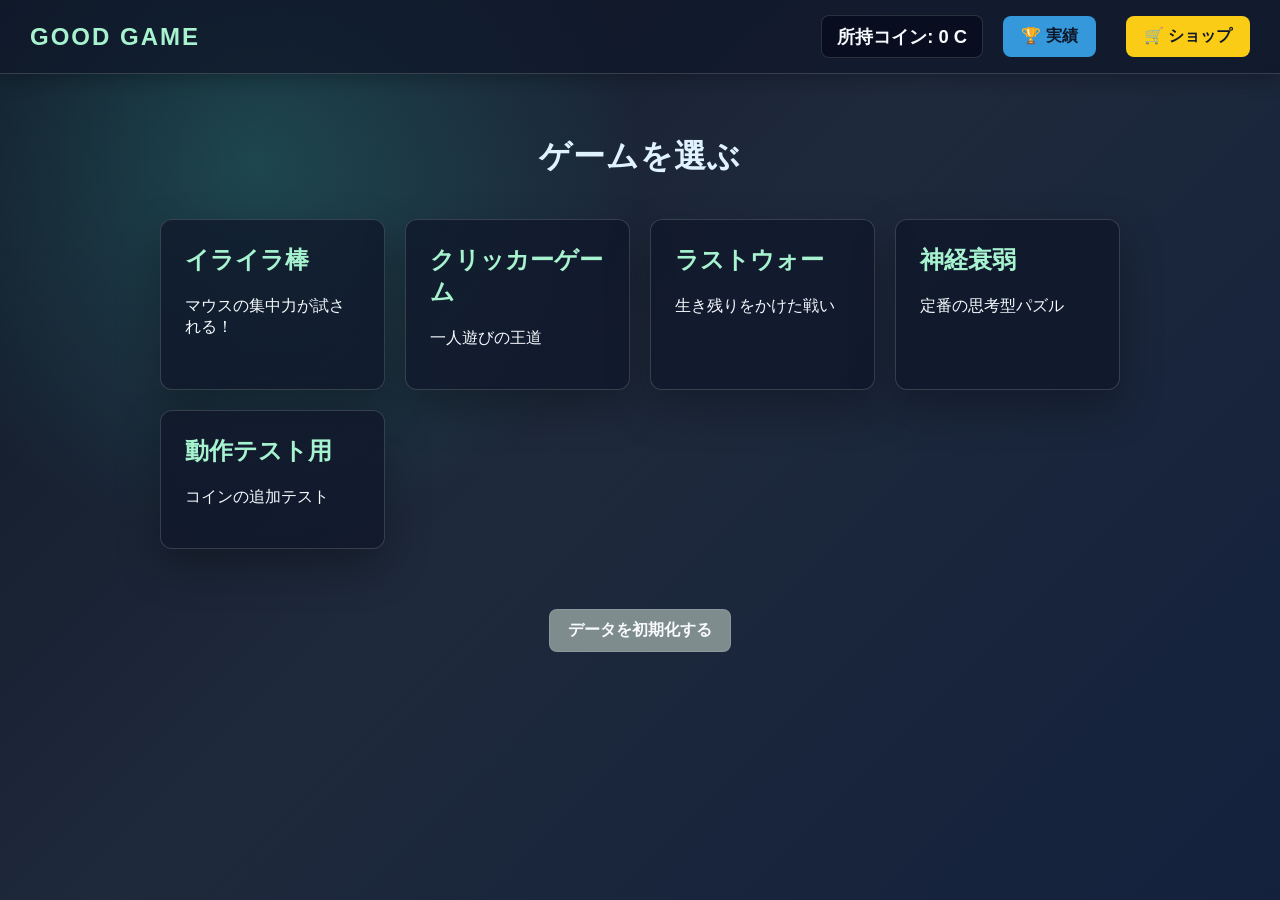
==== index.html @ 3ca96f84 "Merge branch 'marge_test' into イライラ" ====
<!DOCTYPE html>
<html lang="ja">
<head>
  <meta charset="UTF-8">
  <title>GOOD GAME - ホーム</title>
  <link rel="stylesheet" href="./common/main.css">
</head>
<body>

    <!-- 上部のナビゲーションバー -->
      <header class="navbar">
        <div class="logo">GOOD GAME</div>
        <div class="nav-right">
          <div class="coin-display">所持コイン: <span id="ui-coin">0</span> C</div>
          
          <!-- ★追加：実績ボタン -->
          <a href="./common/achievements/index.html" class="btn shop-btn" style="background-color: #3498db; margin-right: 10px;">🏆 実績</a>
          
          <a href="./common/shop/index.html" class="btn shop-btn">🛒 ショップ</a>
        </div>
      </header>

  <main class="container">
    <h1 class="page-title">ゲームを選ぶ</h1>
    <!--
    <div id="secret-message" style="display: none; background: #ffeaa7; padding: 15px; text-align: center; border-radius: 8px; margin-bottom: 20px; font-weight: bold; color: #d35400;">
      🎉 テスト用メッセージの購入ありがとうございます！この文字は購入者限定です！
    </div>
    -->
    
    <div class="game-grid">
      <a href="./イライラ棒/index.html" class="game-card">
        <h2>イライラ棒</h2>
        <p>マウスの集中力が試される！</p>
      </a>
      
      <a href="./マインスイーパー/index.html" class="game-card">
        <h2>クリッカーゲーム</h2>
        <p>一人遊びの王道</p>

      </a>
      
      <a href="./ラストウォー/index.html" class="game-card">
        <h2>ラストウォー</h2>
        <p>生き残りをかけた戦い</p>
      </a>
      
      <a href="./ソリティア/index.html" class="game-card">
        <h2>神経衰弱</h2>
        <p>定番の思考型パズル</p>
      </a>
      
      
      <a href="./test/index.html" class="game-card">
        <h2>動作テスト用</h2>
        <p>コインの追加テスト</p>
      </a>
      
    
    </div>

    <div style="text-align: center; margin-top: 60px;">
      <button id="btn-trigger-reset" class="btn back-btn" style="background-color: #7f8c8d;">データを初期化する</button>
    </div>

  </main>

  <div id="reset-modal" class="modal-overlay" style="display: none;">
    <div class="modal-content">
      <h2 id="modal-title">⚠️ 警告</h2>
      <p id="modal-text">すべてのデータ（所持コイン、購入したアイテム）を消去します。本当によろしいですか？</p>
      <div class="modal-buttons">
        <button id="btn-cancel-reset" class="btn back-btn">やめる</button>
        <button id="btn-next-reset" class="btn danger-btn">はい、消去します</button>
      </div>
    </div>
  </div>

  <script src="../master_data.js"></script>
  <script src="./common/main.js"></script>
  <script src="./common/reset.js"></script>
  <script src="./common/home.js"></script>

</body>
</html>
---- common/main.css ----
/* =========================================
   アプリ全体の基本設定
   ========================================= */
* {
  box-sizing: border-box;
}

body {
  margin: 0;
  font-family: "Hiragino Kaku Gothic ProN", "Yu Gothic", Meiryo, sans-serif;
  color: #f7fbff;
  /* 参考CSSと同じ、サイバー調のグラデーション背景 */
  background:
    radial-gradient(circle at 20% 18%, rgba(55, 210, 190, 0.22), transparent 24rem),
    linear-gradient(135deg, #111827 0%, #1e293b 46%, #14213d 100%);
  min-height: 100vh;
}

a {
  text-decoration: none;
  color: inherit;
}

/* =========================================
   ヘッダー（ナビゲーションバー）
   ========================================= */
.navbar {
  display: flex;
  justify-content: space-between;
  align-items: center;
  /* 少し透けるダークパネル */
  background: rgba(15, 23, 42, 0.76);
  border-bottom: 1px solid rgba(255, 255, 255, 0.16);
  padding: 15px 30px;
  box-shadow: 0 4px 20px rgba(0, 0, 0, 0.28);
}

.logo {
  font-size: 24px;
  font-weight: 900;
  letter-spacing: 2px;
  color: #a7f3d0; /* アクセントのミントグリーン */
}

.nav-right {
  display: flex;
  align-items: center;
  gap: 20px;
}

.coin-display {
  font-weight: 800;
  font-size: 1.15rem;
  background: rgba(2, 6, 23, 0.58);
  border: 1px solid rgba(255, 255, 255, 0.14);
  padding: 8px 15px;
  border-radius: 8px;
}

/* =========================================
   ボタンの共通デザイン
   ========================================= */
.btn {
  display: inline-block;
  border: 0;
  border-radius: 8px;
  padding: 10px 18px;
  font: inherit;
  font-weight: 700;
  cursor: pointer;
  text-align: center;
  transition: transform 0.16s ease, background 0.16s ease, box-shadow 0.16s ease;
}

.btn:hover:not(:disabled) {
  transform: translateY(-2px);
}

/* 各種ボタンのカラーリング */
.shop-btn {
  background: #facc15;
  color: #0f172a;
}
.shop-btn:hover { background: #fde047; }

.back-btn {
  background: #334155;
  color: #f8fafc;
  border: 1px solid rgba(255, 255, 255, 0.1);
}
.back-btn:hover { background: #475569; }

.buy-btn {
  background: #22d3ee;
  color: #0f172a;
  width: 100%;
  margin-top: 10px;
}
.buy-btn:hover {
  background: #38bdf8;
  box-shadow: 0 0 12px rgba(56, 189, 248, 0.4);
}

/* 危険な操作用のボタン（赤） */
.danger-btn {
  background: #ef4444;
  color: #ffffff;
}
.danger-btn:hover { background: #f87171; }

/* 購入済み・上限ボタンのデザイン */
.btn:disabled, .sold-out {
  background: rgba(255, 255, 255, 0.1) !important;
  color: rgba(255, 255, 255, 0.3) !important;
  cursor: not-allowed;
  transform: none !important;
  box-shadow: none !important;
}

/* =========================================
   メインコンテンツの囲い
   ========================================= */
.container {
  max-width: 1000px;
  margin: 0 auto;
  padding: 40px 20px;
}

.page-title {
  text-align: center;
  margin-bottom: 40px;
  color: #e0f2fe;
  font-weight: 800;
  letter-spacing: 1px;
}

/* =========================================
   グリッドとカードデザイン（ゲーム・ショップ・実績）
   ========================================= */
.game-grid, .shop-grid, .achievement-grid {
  display: grid;
  grid-template-columns: repeat(auto-fit, minmax(220px, 1fr));
  gap: 20px;
}

.game-card, .shop-item, .achievement-card {
  background: rgba(15, 23, 42, 0.76);
  border: 1px solid rgba(255, 255, 255, 0.16);
  border-radius: 12px;
  padding: 24px;
  box-shadow: 0 18px 44px rgba(0, 0, 0, 0.28);
  transition: transform 0.2s ease, border-color 0.2s ease, box-shadow 0.2s ease;
  display: block;
}

.game-card:hover, .shop-item:hover, .achievement-card:hover:not(.locked) {
  transform: translateY(-4px);
  border-color: #38bdf8; /* ホバーで水色に光る */
  box-shadow: 0 18px 44px rgba(56, 189, 248, 0.15);
}

.game-card h2, .shop-item h3 {
  margin-top: 0;
  color: #a7f3d0;
  font-weight: 800;
}

.shop-item .price {
  font-size: 20px;
  font-weight: 800;
  color: #fca5a5; /* 赤っぽいアクセント */
  text-align: right;
  margin: 15px 0 10px;
}

/* =========================================
   モーダル（リセット確認など）
   ========================================= */
.modal-overlay {
  position: fixed;
  top: 0;
  left: 0;
  width: 100vw;
  height: 100vh;
  background: rgba(2, 6, 23, 0.85); /* より暗く深い背景 */
  backdrop-filter: blur(4px); /* 背景をぼかす */
  display: flex;
  justify-content: center;
  align-items: center;
  z-index: 9999;
}

.modal-content {
  background: rgba(15, 23, 42, 0.95);
  border: 1px solid rgba(255, 255, 255, 0.16);
  padding: 30px;
  border-radius: 12px;
  text-align: center;
  max-width: 400px;
  width: 90%;
  box-shadow: 0 24px 70px rgba(0, 0, 0, 0.5);
}

.modal-content h2 {
  color: #fca5a5;
  margin-top: 0;
}

.modal-buttons {
  display: flex;
  justify-content: center;
  gap: 15px;
  margin-top: 25px;
}

/* =========================================
   実績画面専用のデザイン
   ========================================= */
.achievement-card {
  text-align: center;
  border: 2px solid #facc15; /* デフォルト（解除済み）は少し太い金枠 */
}

.achievement-card h3 {
  color: #fde047;
}

/* ★未開放（ロック状態）のデザイン */
.achievement-card.locked {
  background: rgba(15, 23, 42, 0.4);
  border: 2px solid rgba(255, 255, 255, 0.08);
  filter: grayscale(100%);
  opacity: 0.5;
  box-shadow: none;
}

.achievement-card.locked:hover {
  transform: none; /* ロック中はホバーで浮かない */
  border-color: rgba(255, 255, 255, 0.08);
}

.achievement-card.locked h3::before {
  content: "🔒 ";
}

.achievement-card.locked .ach-desc {
  color: rgba(255, 255, 255, 0.4);
}
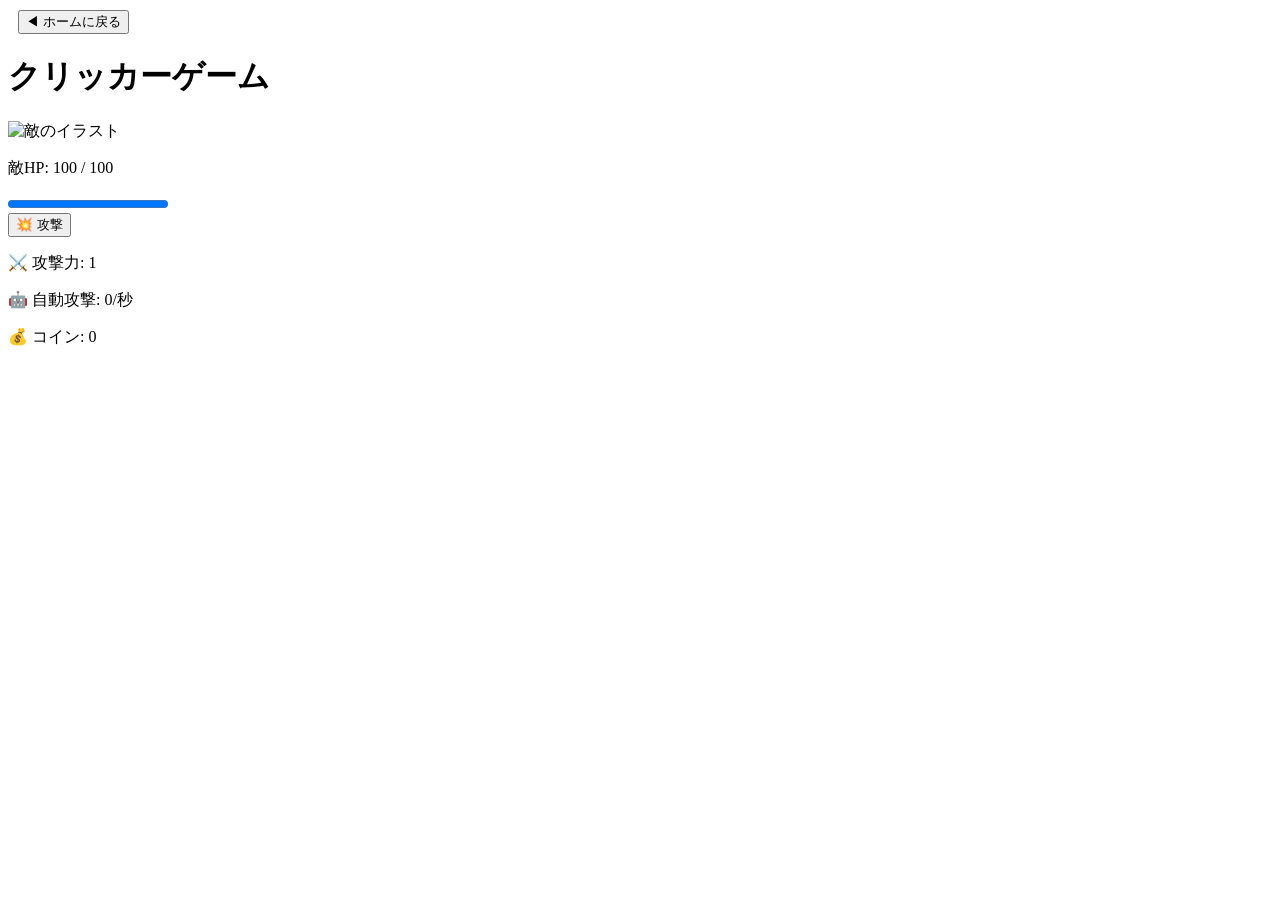
==== commit 831017df: "koityousei" ====
--- a/index.html
+++ b/index.html
@@ -2,84 +2,50 @@
 <html lang="ja">
 <head>
   <meta charset="UTF-8">
-  <title>GOOD GAME - ホーム</title>
-  <link rel="stylesheet" href="./common/main.css">
+  <meta name="viewport" content="width=device-width, initial-scale=1.0">
+  <title>クリッカーゲーム</title>
+  <link rel="stylesheet" href="style2.css">
 </head>
 <body>
 
-    <!-- 上部のナビゲーションバー -->
-      <header class="navbar">
-        <div class="logo">GOOD GAME</div>
-        <div class="nav-right">
-          <div class="coin-display">所持コイン: <span id="ui-coin">0</span> C</div>
-          
-          <!-- ★追加：実績ボタン -->
-          <a href="./common/achievements/index.html" class="btn shop-btn" style="background-color: #3498db; margin-right: 10px;">🏆 実績</a>
-          
-          <a href="./common/shop/index.html" class="btn shop-btn">🛒 ショップ</a>
-        </div>
-      </header>
-
-  <main class="container">
-    <h1 class="page-title">ゲームを選ぶ</h1>
-    <!--
-    <div id="secret-message" style="display: none; background: #ffeaa7; padding: 15px; text-align: center; border-radius: 8px; margin-bottom: 20px; font-weight: bold; color: #d35400;">
-      🎉 テスト用メッセージの購入ありがとうございます！この文字は購入者限定です！
-    </div>
-    -->
-    
-    <div class="game-grid">
-      <a href="./イライラ棒/index.html" class="game-card">
-        <h2>イライラ棒</h2>
-        <p>マウスの集中力が試される！</p>
-      </a>
-      
-      <a href="./マインスイーパー/index.html" class="game-card">
-        <h2>クリッカーゲーム</h2>
-        <p>一人遊びの王道</p>
-
-      </a>
-      
-      <a href="./ラストウォー/index.html" class="game-card">
-        <h2>ラストウォー</h2>
-        <p>生き残りをかけた戦い</p>
-      </a>
-      
-      <a href="./ソリティア/index.html" class="game-card">
-        <h2>神経衰弱</h2>
-        <p>定番の思考型パズル</p>
-      </a>
-      
-      
-      <a href="./test/index.html" class="game-card">
-        <h2>動作テスト用</h2>
-        <p>コインの追加テスト</p>
-      </a>
-      
-    
-    </div>
-
-    <div style="text-align: center; margin-top: 60px;">
-      <button id="btn-trigger-reset" class="btn back-btn" style="background-color: #7f8c8d;">データを初期化する</button>
-    </div>
-
-  </main>
-
-  <div id="reset-modal" class="modal-overlay" style="display: none;">
-    <div class="modal-content">
-      <h2 id="modal-title">⚠️ 警告</h2>
-      <p id="modal-text">すべてのデータ（所持コイン、購入したアイテム）を消去します。本当によろしいですか？</p>
-      <div class="modal-buttons">
-        <button id="btn-cancel-reset" class="btn back-btn">やめる</button>
-        <button id="btn-next-reset" class="btn danger-btn">はい、消去します</button>
-      </div>
-    </div>
+<!-- ===== メイン ===== -->
+<div id="mainGame">
+  <!-- ホームに戻るボタン -->
+  <div style="text-align: left; margin: 10px;">
+    <a href="../index.html"><button class="btn-sub">◀ ホームに戻る</button></a>
   </div>
 
-  <script src="../master_data.js"></script>
-  <script src="./common/main.js"></script>
-  <script src="./common/reset.js"></script>
-  <script src="./common/home.js"></script>
+  <h1>クリッカーゲーム</h1>
+
+  <!-- 敵のイラスト（画像）エリア -->
+  <div id="enemyContainer">
+    <!-- ⚠️ src="slime.png" を、用意した画像ファイル名や画像URLに書き換えてください -->
+    <img id="enemy" src="slime.png" alt="敵のイラスト">
+  </div>
+
+  <!-- HPバー -->
+  <div class="hp-container">
+    <p>敵HP: <span id="hp"></span></p>
+    <progress id="hpBar" value="100" max="100"></progress>
+  </div>
+  
+  <button id="attackBtn" class="btn-main">💥 攻撃</button>
+
+  <!-- ステータス表示 -->
+  <div class="status-container">
+    <p>⚔️ 攻撃力: <span id="attack">1</span></p>
+    <p>🤖 自動攻撃: <span id="auto">0</span>/秒</p>
+    <p>💰 コイン: <span id="coin">0</span></p>
+  </div>
+
+</div>
+
+<!-- 共通 -->
+<script src="../common/master_data.js"></script>
+<script src="../common/main.js"></script>
+
+<!-- このゲーム用 -->
+<script src="./script2.js"></script>
 
 </body>
-</html>
+</html>
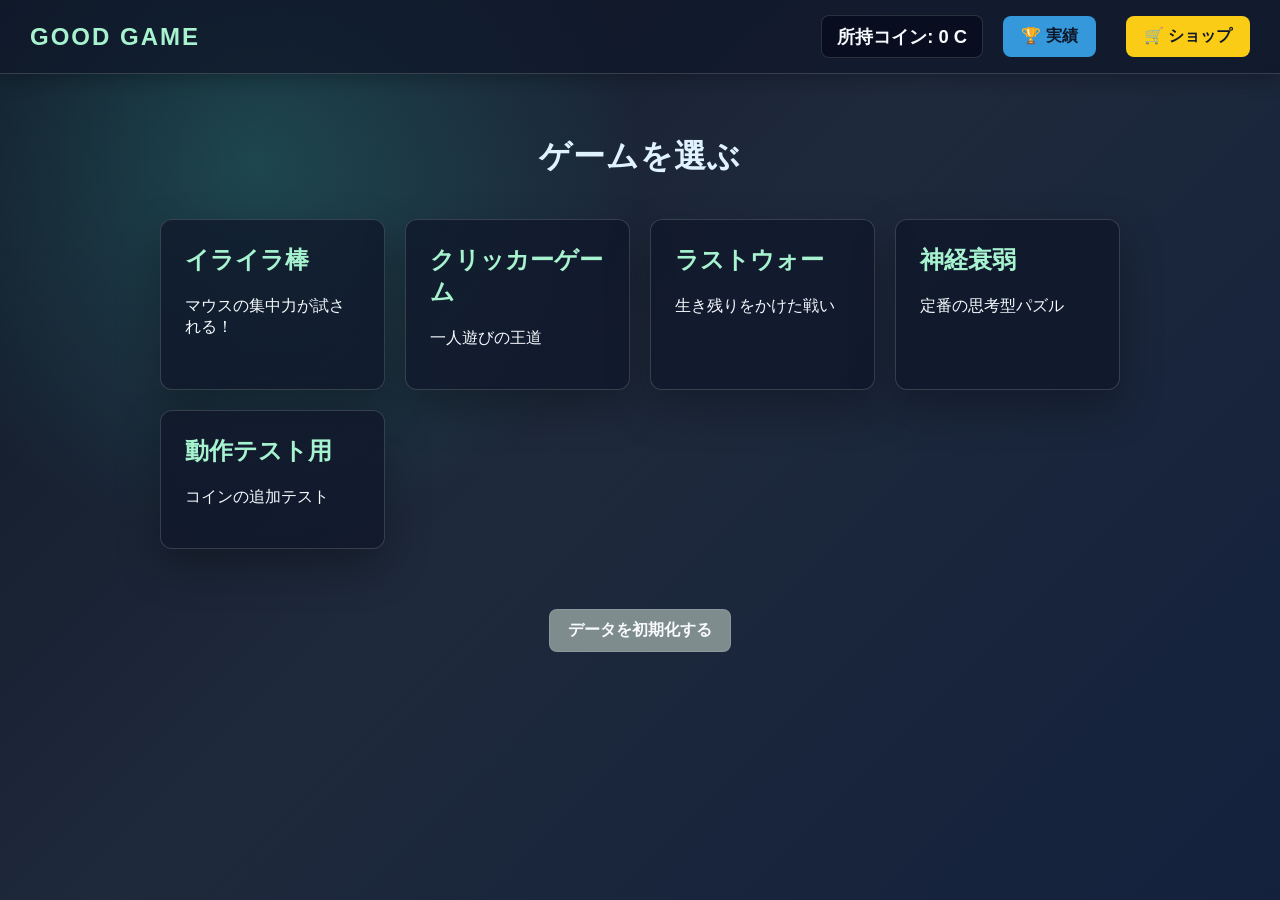
==== commit 8057b13c: "ごめんなさいゆるしてくださいなんでもします（なんでもするとはいっていない）" ====
--- a/index.html
+++ b/index.html
@@ -2,50 +2,84 @@
 <html lang="ja">
 <head>
   <meta charset="UTF-8">
-  <meta name="viewport" content="width=device-width, initial-scale=1.0">
-  <title>クリッカーゲーム</title>
-  <link rel="stylesheet" href="style2.css">
+  <title>GOOD GAME - ホーム</title>
+  <link rel="stylesheet" href="./common/main.css">
 </head>
 <body>
 
-<!-- ===== メイン ===== -->
-<div id="mainGame">
-  <!-- ホームに戻るボタン -->
-  <div style="text-align: left; margin: 10px;">
-    <a href="../index.html"><button class="btn-sub">◀ ホームに戻る</button></a>
+    <!-- 上部のナビゲーションバー -->
+      <header class="navbar">
+        <div class="logo">GOOD GAME</div>
+        <div class="nav-right">
+          <div class="coin-display">所持コイン: <span id="ui-coin">0</span> C</div>
+          
+          <!-- ★追加：実績ボタン -->
+          <a href="./common/achievements/index.html" class="btn shop-btn" style="background-color: #3498db; margin-right: 10px;">🏆 実績</a>
+          
+          <a href="./common/shop/index.html" class="btn shop-btn">🛒 ショップ</a>
+        </div>
+      </header>
+
+  <main class="container">
+    <h1 class="page-title">ゲームを選ぶ</h1>
+    <!--
+    <div id="secret-message" style="display: none; background: #ffeaa7; padding: 15px; text-align: center; border-radius: 8px; margin-bottom: 20px; font-weight: bold; color: #d35400;">
+      🎉 テスト用メッセージの購入ありがとうございます！この文字は購入者限定です！
+    </div>
+    -->
+    
+    <div class="game-grid">
+      <a href="./イライラ棒/index.html" class="game-card">
+        <h2>イライラ棒</h2>
+        <p>マウスの集中力が試される！</p>
+      </a>
+      
+      <a href="./マインスイーパー/index.html" class="game-card">
+        <h2>クリッカーゲーム</h2>
+        <p>一人遊びの王道</p>
+
+      </a>
+      
+      <a href="./ラストウォー/index.html" class="game-card">
+        <h2>ラストウォー</h2>
+        <p>生き残りをかけた戦い</p>
+      </a>
+      
+      <a href="./ソリティア/index.html" class="game-card">
+        <h2>神経衰弱</h2>
+        <p>定番の思考型パズル</p>
+      </a>
+      
+      
+      <a href="./test/index.html" class="game-card">
+        <h2>動作テスト用</h2>
+        <p>コインの追加テスト</p>
+      </a>
+      
+    
+    </div>
+
+    <div style="text-align: center; margin-top: 60px;">
+      <button id="btn-trigger-reset" class="btn back-btn" style="background-color: #7f8c8d;">データを初期化する</button>
+    </div>
+
+  </main>
+
+  <div id="reset-modal" class="modal-overlay" style="display: none;">
+    <div class="modal-content">
+      <h2 id="modal-title">⚠️ 警告</h2>
+      <p id="modal-text">すべてのデータ（所持コイン、購入したアイテム）を消去します。本当によろしいですか？</p>
+      <div class="modal-buttons">
+        <button id="btn-cancel-reset" class="btn back-btn">やめる</button>
+        <button id="btn-next-reset" class="btn danger-btn">はい、消去します</button>
+      </div>
+    </div>
   </div>
 
-  <h1>クリッカーゲーム</h1>
-
-  <!-- 敵のイラスト（画像）エリア -->
-  <div id="enemyContainer">
-    <!-- ⚠️ src="slime.png" を、用意した画像ファイル名や画像URLに書き換えてください -->
-    <img id="enemy" src="slime.png" alt="敵のイラスト">
-  </div>
-
-  <!-- HPバー -->
-  <div class="hp-container">
-    <p>敵HP: <span id="hp"></span></p>
-    <progress id="hpBar" value="100" max="100"></progress>
-  </div>
-  
-  <button id="attackBtn" class="btn-main">💥 攻撃</button>
-
-  <!-- ステータス表示 -->
-  <div class="status-container">
-    <p>⚔️ 攻撃力: <span id="attack">1</span></p>
-    <p>🤖 自動攻撃: <span id="auto">0</span>/秒</p>
-    <p>💰 コイン: <span id="coin">0</span></p>
-  </div>
-
-</div>
-
-<!-- 共通 -->
-<script src="../common/master_data.js"></script>
-<script src="../common/main.js"></script>
-
-<!-- このゲーム用 -->
-<script src="./script2.js"></script>
+  <script src="../master_data.js"></script>
+  <script src="./common/main.js"></script>
+  <script src="./common/reset.js"></script>
+  <script src="./common/home.js"></script>
 
 </body>
-</html>+</html>
--- a/common/main.css
+++ b/common/main.css
@@ -0,0 +1,248 @@
+/* =========================================
+   アプリ全体の基本設定
+   ========================================= */
+* {
+  box-sizing: border-box;
+}
+
+body {
+  margin: 0;
+  font-family: "Hiragino Kaku Gothic ProN", "Yu Gothic", Meiryo, sans-serif;
+  color: #f7fbff;
+  /* 参考CSSと同じ、サイバー調のグラデーション背景 */
+  background:
+    radial-gradient(circle at 20% 18%, rgba(55, 210, 190, 0.22), transparent 24rem),
+    linear-gradient(135deg, #111827 0%, #1e293b 46%, #14213d 100%);
+  min-height: 100vh;
+}
+
+a {
+  text-decoration: none;
+  color: inherit;
+}
+
+/* =========================================
+   ヘッダー（ナビゲーションバー）
+   ========================================= */
+.navbar {
+  display: flex;
+  justify-content: space-between;
+  align-items: center;
+  /* 少し透けるダークパネル */
+  background: rgba(15, 23, 42, 0.76);
+  border-bottom: 1px solid rgba(255, 255, 255, 0.16);
+  padding: 15px 30px;
+  box-shadow: 0 4px 20px rgba(0, 0, 0, 0.28);
+}
+
+.logo {
+  font-size: 24px;
+  font-weight: 900;
+  letter-spacing: 2px;
+  color: #a7f3d0; /* アクセントのミントグリーン */
+}
+
+.nav-right {
+  display: flex;
+  align-items: center;
+  gap: 20px;
+}
+
+.coin-display {
+  font-weight: 800;
+  font-size: 1.15rem;
+  background: rgba(2, 6, 23, 0.58);
+  border: 1px solid rgba(255, 255, 255, 0.14);
+  padding: 8px 15px;
+  border-radius: 8px;
+}
+
+/* =========================================
+   ボタンの共通デザイン
+   ========================================= */
+.btn {
+  display: inline-block;
+  border: 0;
+  border-radius: 8px;
+  padding: 10px 18px;
+  font: inherit;
+  font-weight: 700;
+  cursor: pointer;
+  text-align: center;
+  transition: transform 0.16s ease, background 0.16s ease, box-shadow 0.16s ease;
+}
+
+.btn:hover:not(:disabled) {
+  transform: translateY(-2px);
+}
+
+/* 各種ボタンのカラーリング */
+.shop-btn {
+  background: #facc15;
+  color: #0f172a;
+}
+.shop-btn:hover { background: #fde047; }
+
+.back-btn {
+  background: #334155;
+  color: #f8fafc;
+  border: 1px solid rgba(255, 255, 255, 0.1);
+}
+.back-btn:hover { background: #475569; }
+
+.buy-btn {
+  background: #22d3ee;
+  color: #0f172a;
+  width: 100%;
+  margin-top: 10px;
+}
+.buy-btn:hover {
+  background: #38bdf8;
+  box-shadow: 0 0 12px rgba(56, 189, 248, 0.4);
+}
+
+/* 危険な操作用のボタン（赤） */
+.danger-btn {
+  background: #ef4444;
+  color: #ffffff;
+}
+.danger-btn:hover { background: #f87171; }
+
+/* 購入済み・上限ボタンのデザイン */
+.btn:disabled, .sold-out {
+  background: rgba(255, 255, 255, 0.1) !important;
+  color: rgba(255, 255, 255, 0.3) !important;
+  cursor: not-allowed;
+  transform: none !important;
+  box-shadow: none !important;
+}
+
+/* =========================================
+   メインコンテンツの囲い
+   ========================================= */
+.container {
+  max-width: 1000px;
+  margin: 0 auto;
+  padding: 40px 20px;
+}
+
+.page-title {
+  text-align: center;
+  margin-bottom: 40px;
+  color: #e0f2fe;
+  font-weight: 800;
+  letter-spacing: 1px;
+}
+
+/* =========================================
+   グリッドとカードデザイン（ゲーム・ショップ・実績）
+   ========================================= */
+.game-grid, .shop-grid, .achievement-grid {
+  display: grid;
+  grid-template-columns: repeat(auto-fit, minmax(220px, 1fr));
+  gap: 20px;
+}
+
+.game-card, .shop-item, .achievement-card {
+  background: rgba(15, 23, 42, 0.76);
+  border: 1px solid rgba(255, 255, 255, 0.16);
+  border-radius: 12px;
+  padding: 24px;
+  box-shadow: 0 18px 44px rgba(0, 0, 0, 0.28);
+  transition: transform 0.2s ease, border-color 0.2s ease, box-shadow 0.2s ease;
+  display: block;
+}
+
+.game-card:hover, .shop-item:hover, .achievement-card:hover:not(.locked) {
+  transform: translateY(-4px);
+  border-color: #38bdf8; /* ホバーで水色に光る */
+  box-shadow: 0 18px 44px rgba(56, 189, 248, 0.15);
+}
+
+.game-card h2, .shop-item h3 {
+  margin-top: 0;
+  color: #a7f3d0;
+  font-weight: 800;
+}
+
+.shop-item .price {
+  font-size: 20px;
+  font-weight: 800;
+  color: #fca5a5; /* 赤っぽいアクセント */
+  text-align: right;
+  margin: 15px 0 10px;
+}
+
+/* =========================================
+   モーダル（リセット確認など）
+   ========================================= */
+.modal-overlay {
+  position: fixed;
+  top: 0;
+  left: 0;
+  width: 100vw;
+  height: 100vh;
+  background: rgba(2, 6, 23, 0.85); /* より暗く深い背景 */
+  backdrop-filter: blur(4px); /* 背景をぼかす */
+  display: flex;
+  justify-content: center;
+  align-items: center;
+  z-index: 9999;
+}
+
+.modal-content {
+  background: rgba(15, 23, 42, 0.95);
+  border: 1px solid rgba(255, 255, 255, 0.16);
+  padding: 30px;
+  border-radius: 12px;
+  text-align: center;
+  max-width: 400px;
+  width: 90%;
+  box-shadow: 0 24px 70px rgba(0, 0, 0, 0.5);
+}
+
+.modal-content h2 {
+  color: #fca5a5;
+  margin-top: 0;
+}
+
+.modal-buttons {
+  display: flex;
+  justify-content: center;
+  gap: 15px;
+  margin-top: 25px;
+}
+
+/* =========================================
+   実績画面専用のデザイン
+   ========================================= */
+.achievement-card {
+  text-align: center;
+  border: 2px solid #facc15; /* デフォルト（解除済み）は少し太い金枠 */
+}
+
+.achievement-card h3 {
+  color: #fde047;
+}
+
+/* ★未開放（ロック状態）のデザイン */
+.achievement-card.locked {
+  background: rgba(15, 23, 42, 0.4);
+  border: 2px solid rgba(255, 255, 255, 0.08);
+  filter: grayscale(100%);
+  opacity: 0.5;
+  box-shadow: none;
+}
+
+.achievement-card.locked:hover {
+  transform: none; /* ロック中はホバーで浮かない */
+  border-color: rgba(255, 255, 255, 0.08);
+}
+
+.achievement-card.locked h3::before {
+  content: "🔒 ";
+}
+
+.achievement-card.locked .ach-desc {
+  color: rgba(255, 255, 255, 0.4);
+}
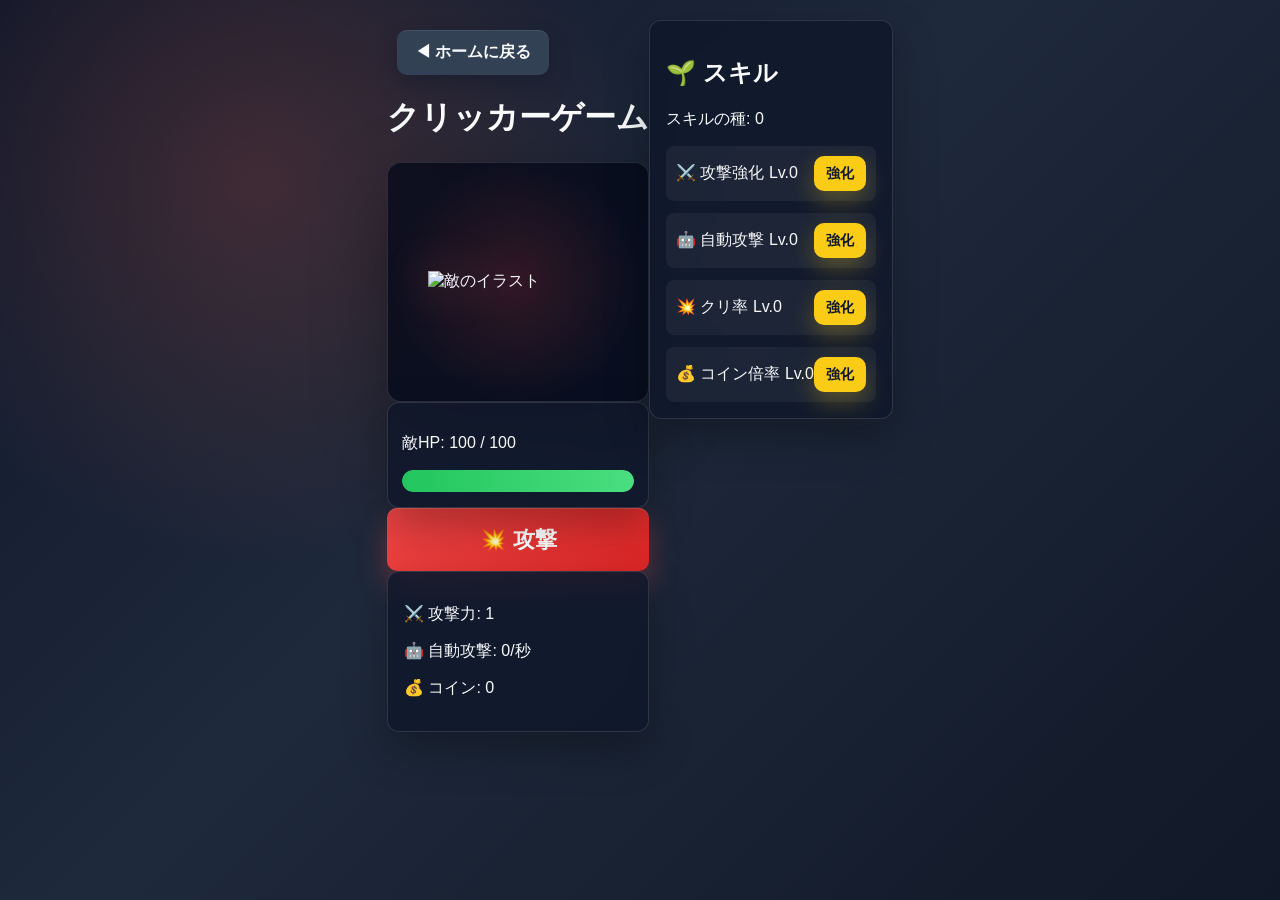
==== commit fe4afa27: "スキル追加仮" ====
--- a/index.html
+++ b/index.html
@@ -2,84 +2,84 @@
 <html lang="ja">
 <head>
   <meta charset="UTF-8">
-  <title>GOOD GAME - ホーム</title>
-  <link rel="stylesheet" href="./common/main.css">
+  <meta name="viewport" content="width=device-width, initial-scale=1.0">
+  <title>クリッカーゲーム</title>
+  <link rel="stylesheet" href="style2.css">
 </head>
 <body>
 
-    <!-- 上部のナビゲーションバー -->
-      <header class="navbar">
-        <div class="logo">GOOD GAME</div>
-        <div class="nav-right">
-          <div class="coin-display">所持コイン: <span id="ui-coin">0</span> C</div>
-          
-          <!-- ★追加：実績ボタン -->
-          <a href="./common/achievements/index.html" class="btn shop-btn" style="background-color: #3498db; margin-right: 10px;">🏆 実績</a>
-          
-          <a href="./common/shop/index.html" class="btn shop-btn">🛒 ショップ</a>
-        </div>
-      </header>
-
-  <main class="container">
-    <h1 class="page-title">ゲームを選ぶ</h1>
-    <!--
-    <div id="secret-message" style="display: none; background: #ffeaa7; padding: 15px; text-align: center; border-radius: 8px; margin-bottom: 20px; font-weight: bold; color: #d35400;">
-      🎉 テスト用メッセージの購入ありがとうございます！この文字は購入者限定です！
-    </div>
-    -->
-    
-    <div class="game-grid">
-      <a href="./イライラ棒/index.html" class="game-card">
-        <h2>イライラ棒</h2>
-        <p>マウスの集中力が試される！</p>
-      </a>
-      
-      <a href="./マインスイーパー/index.html" class="game-card">
-        <h2>クリッカーゲーム</h2>
-        <p>一人遊びの王道</p>
-
-      </a>
-      
-      <a href="./ラストウォー/index.html" class="game-card">
-        <h2>ラストウォー</h2>
-        <p>生き残りをかけた戦い</p>
-      </a>
-      
-      <a href="./ソリティア/index.html" class="game-card">
-        <h2>神経衰弱</h2>
-        <p>定番の思考型パズル</p>
-      </a>
-      
-      
-      <a href="./test/index.html" class="game-card">
-        <h2>動作テスト用</h2>
-        <p>コインの追加テスト</p>
-      </a>
-      
-    
-    </div>
-
-    <div style="text-align: center; margin-top: 60px;">
-      <button id="btn-trigger-reset" class="btn back-btn" style="background-color: #7f8c8d;">データを初期化する</button>
-    </div>
-
-  </main>
-
-  <div id="reset-modal" class="modal-overlay" style="display: none;">
-    <div class="modal-content">
-      <h2 id="modal-title">⚠️ 警告</h2>
-      <p id="modal-text">すべてのデータ（所持コイン、購入したアイテム）を消去します。本当によろしいですか？</p>
-      <div class="modal-buttons">
-        <button id="btn-cancel-reset" class="btn back-btn">やめる</button>
-        <button id="btn-next-reset" class="btn danger-btn">はい、消去します</button>
-      </div>
-    </div>
+<!-- ===== メイン ===== -->
+<div id="mainGame">
+  <!-- ホームに戻るボタン -->
+  <div style="text-align: left; margin: 10px;">
+    <a href="../index.html"><button class="btn-sub">◀ ホームに戻る</button></a>
   </div>
 
-  <script src="../master_data.js"></script>
-  <script src="./common/main.js"></script>
-  <script src="./common/reset.js"></script>
-  <script src="./common/home.js"></script>
+  <h1>クリッカーゲーム</h1>
+
+  <!-- 敵のイラスト（画像）エリア -->
+  <div id="enemyContainer">
+    <!-- ⚠️ src="slime.png" を、用意した画像ファイル名や画像URLに書き換えてください -->
+    <img id="enemy" src="slime.png" alt="敵のイラスト">
+  </div>
+
+  <!-- HPバー -->
+  <div class="hp-container">
+    <p>敵HP: <span id="hp"></span></p>
+    <progress id="hpBar" value="100" max="100"></progress>
+  </div>
+  
+  <button id="attackBtn" class="btn-main">💥 攻撃</button>
+
+  <!-- ステータス表示 -->
+  <div class="status-container">
+    <p>⚔️ 攻撃力: <span id="attack">1</span></p>
+    <p>🤖 自動攻撃: <span id="auto">0</span>/秒</p>
+    <p>💰 コイン: <span id="coin">0</span></p>
+  </div>
+
+</div>
+
+<!-- スキル -->
+<div class="panel" id="skillPanel">
+  <h2>🌱 スキル</h2>
+
+  <p>スキルの種: <span id="seedCount">0</span></p>
+
+  <!-- 攻撃力 -->
+  <div class="skillRow">
+    <span>⚔️ 攻撃強化 Lv.<span id="attackSkillLv">0</span></span>
+    <button id="attackSkillBtn">強化</button>
+  </div>
+
+  <!-- 自動攻撃 -->
+  <div class="skillRow">
+    <span>🤖 自動攻撃 Lv.<span id="autoSkillLv">0</span></span>
+    <button id="autoSkillBtn">強化</button>
+  </div>
+
+  <!-- クリティカル -->
+  <div class="skillRow">
+    <span>💥 クリ率 Lv.<span id="critSkillLv">0</span></span>
+    <button id="critSkillBtn">強化</button>
+  </div>
+
+  <!-- コイン倍率 -->
+<div class="skillRow">
+  <span>
+    💰 コイン倍率 Lv.<span id="coinSkillLv">0</span>
+  </span>
+  <button id="coinSkillBtn">強化</button>
+</div>
+
+</div>
+
+<!-- 共通 -->
+<script src="../common/master_data.js"></script>
+<script src="../common/main.js"></script>
+
+<!-- このゲーム用 -->
+<script src="./script2.js"></script>
 
 </body>
-</html>
+</html>
--- a/style2.css
+++ b/style2.css
@@ -0,0 +1,326 @@
+/* ===================================
+   🌍 ページ全体の基本設定
+====================================== */
+* {
+  box-sizing: border-box;
+}
+
+html,
+body {
+  width: 100%;
+  height: 100%;
+}
+
+body {
+  margin: 0;
+  min-height: 100vh;
+  overflow-x: hidden;
+  user-select: none;
+  font-family: "Hiragino Kaku Gothic ProN", "Yu Gothic", Meiryo, sans-serif;
+  color: #f8fafc;
+  background:
+    radial-gradient(circle at 20% 20%, rgba(255, 99, 71, 0.18), transparent 24rem),
+    linear-gradient(135deg, #0f172a 0%, #1e293b 45%, #111827 100%);
+  
+  display: flex;
+  justify-content: center;
+  align-items: flex-start;
+  padding: 20px 12px;
+}
+
+/* ===================================
+   📦 アプリ全体
+====================================== */
+.app {
+  width: min(520px, 100%);
+  display: grid;
+  gap: 16px;
+}
+
+/* ===================================
+   📋 共通パネルデザイン
+====================================== */
+.panel,
+.status-container,
+.hp-container {
+  border: 1px solid rgba(255,255,255,0.12);
+  border-radius: 12px;
+  background: rgba(15, 23, 42, 0.78);
+  box-shadow: 0 18px 44px rgba(0,0,0,0.28);
+  backdrop-filter: blur(8px);
+}
+
+/* ===================================
+   ❤️ HPエリア
+====================================== */
+.hp-container {
+  padding: 14px;
+}
+
+.hp-label {
+  margin-bottom: 8px;
+  font-size: 0.9rem;
+  font-weight: 700;
+  color: #86efac;
+  letter-spacing: 0.04em;
+}
+
+progress {
+  width: 100%;
+  height: 22px;
+  overflow: hidden;
+  border: none;
+  border-radius: 999px;
+  background: rgba(255,255,255,0.08);
+  accent-color: #22c55e;
+}
+
+progress::-webkit-progress-bar {
+  background: rgba(255,255,255,0.08);
+  border-radius: 999px;
+}
+
+progress::-webkit-progress-value {
+  border-radius: 999px;
+  background: linear-gradient(90deg, #22c55e, #4ade80);
+}
+
+/* ===================================
+   📊 ステータス枠
+====================================== */
+.status-container {
+  padding: 16px;
+  text-align: left;
+}
+
+.status-title {
+  margin-bottom: 10px;
+  font-size: 1rem;
+  font-weight: 800;
+  color: #7dd3fc;
+}
+
+.status-row {
+  display: flex;
+  justify-content: space-between;
+  margin-bottom: 8px;
+  font-size: 0.95rem;
+}
+
+.status-value {
+  font-weight: 800;
+  color: #facc15;
+}
+
+/* ===================================
+   👾 敵エリア
+====================================== */
+#enemyContainer {
+  display: grid;
+  place-items: center;
+  min-height: 240px;
+  padding: 18px;
+  border-radius: 14px;
+  border: 1px solid rgba(255,255,255,0.12);
+  background:
+    radial-gradient(circle at center, rgba(239,68,68,0.16), transparent 70%),
+    rgba(2, 6, 23, 0.72);
+  box-shadow: 0 24px 70px rgba(0,0,0,0.34);
+}
+
+/* 敵画像 */
+#enemy {
+  width: min(180px, 55vw);
+  height: auto;
+  cursor: pointer;
+  filter: drop-shadow(0 0 22px rgba(248, 113, 113, 0.45));
+
+  animation: float 3s ease-in-out infinite;
+  transition:
+    transform 0.12s ease,
+    filter 0.18s ease;
+}
+
+#enemy:hover {
+  transform: scale(1.05);
+  filter: drop-shadow(0 0 30px rgba(248, 113, 113, 0.8));
+}
+
+/* ===================================
+   ✨ 待機アニメーション
+====================================== */
+@keyframes float {
+  0% {
+    transform: translateY(0px) scale(1);
+  }
+
+  50% {
+    transform: translateY(-12px) scale(1.03, 0.97);
+  }
+
+  100% {
+    transform: translateY(0px) scale(1);
+  }
+}
+
+/* ===================================
+   💥 被弾アニメーション
+====================================== */
+.enemy.hit,
+#enemy.hit {
+  animation: hit 0.18s ease-in-out;
+}
+
+@keyframes hit {
+  0% {
+    transform: scale(1);
+    filter: brightness(1.8) sepia(1) hue-rotate(-45deg);
+  }
+
+  25% {
+    transform: scale(1.2, 0.8) translateX(-12px);
+  }
+
+  75% {
+    transform: scale(0.82, 1.18) translateX(12px);
+  }
+
+  100% {
+    transform: scale(1);
+    filter: none;
+  }
+}
+
+/* ===================================
+   🎮 ボタン共通デザイン
+====================================== */
+button {
+  border: 0;
+  border-radius: 10px;
+  padding: 12px 18px;
+  font: inherit;
+  font-weight: 800;
+  font-size: 1rem;
+  color: #0f172a;
+  background: #facc15;
+  cursor: pointer;
+
+  transition:
+    transform 0.16s ease,
+    background 0.16s ease,
+    box-shadow 0.16s ease;
+
+  box-shadow: 0 10px 24px rgba(250, 204, 21, 0.28);
+}
+
+button:hover {
+  transform: translateY(-2px);
+  background: #fde047;
+}
+
+button:active {
+  transform: translateY(1px) scale(0.98);
+}
+
+/* ===================================
+   ⚔ メイン攻撃ボタン
+====================================== */
+.btn-main {
+  width: 100%;
+  padding: 16px 22px;
+  font-size: clamp(1.1rem, 2vw, 1.4rem);
+
+  color: white;
+  background: linear-gradient(135deg, #ef4444, #dc2626);
+
+  box-shadow:
+    0 14px 28px rgba(239, 68, 68, 0.35),
+    inset 0 1px 0 rgba(255,255,255,0.15);
+}
+
+.btn-main:hover {
+  background: linear-gradient(135deg, #f87171, #ef4444);
+}
+
+/* ===================================
+   🛠 サブボタン
+====================================== */
+.btn-sub {
+  background: #334155;
+  color: #f8fafc;
+
+  box-shadow:
+    0 10px 20px rgba(15, 23, 42, 0.4),
+    inset 0 1px 0 rgba(255,255,255,0.08);
+}
+
+.btn-sub:hover {
+  background: #475569;
+}
+
+/* ===================================
+   🔘 ボタン配置
+====================================== */
+.button-group {
+  display: grid;
+  grid-template-columns: repeat(2, 1fr);
+  gap: 10px;
+}
+
+/* ===================================
+   📱 スマホ対応
+====================================== */
+@media (max-width: 480px) {
+  body {
+    padding: 12px 10px;
+  }
+
+  .app {
+    gap: 12px;
+  }
+
+  #enemyContainer {
+    min-height: 200px;
+    padding: 14px;
+  }
+
+  #enemy {
+    width: 140px;
+  }
+
+  .button-group {
+    grid-template-columns: 1fr;
+  }
+
+  button {
+    width: 100%;
+  }
+
+  .status-container {
+    padding: 14px;
+  }
+}
+
+/* =========================
+   🌱 スキル
+========================= */
+#skillPanel {
+  padding: 16px;
+}
+
+.skillRow {
+  display: flex;
+  justify-content: space-between;
+  align-items: center;
+
+  margin-top: 12px;
+  padding: 10px;
+
+  border-radius: 8px;
+  background: rgba(255,255,255,0.05);
+}
+
+.skillRow button {
+  padding: 8px 12px;
+  font-size: 0.9rem;
+}
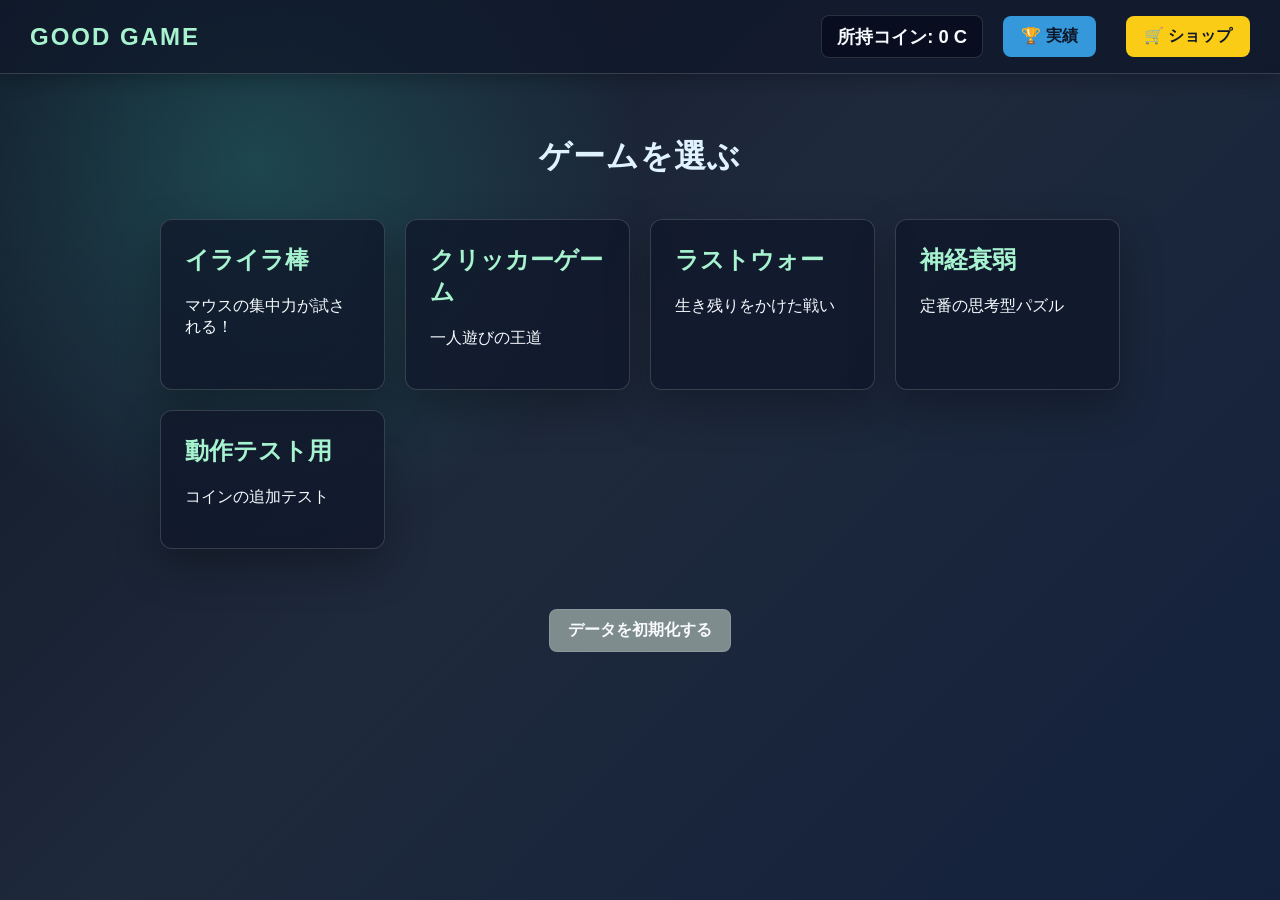
==== commit c8364857: "さふぇ" ====
--- a/index.html
+++ b/index.html
@@ -2,84 +2,84 @@
 <html lang="ja">
 <head>
   <meta charset="UTF-8">
-  <meta name="viewport" content="width=device-width, initial-scale=1.0">
-  <title>クリッカーゲーム</title>
-  <link rel="stylesheet" href="style2.css">
+  <title>GOOD GAME - ホーム</title>
+  <link rel="stylesheet" href="./common/main.css">
 </head>
 <body>
 
-<!-- ===== メイン ===== -->
-<div id="mainGame">
-  <!-- ホームに戻るボタン -->
-  <div style="text-align: left; margin: 10px;">
-    <a href="../index.html"><button class="btn-sub">◀ ホームに戻る</button></a>
+    <!-- 上部のナビゲーションバー -->
+      <header class="navbar">
+        <div class="logo">GOOD GAME</div>
+        <div class="nav-right">
+          <div class="coin-display">所持コイン: <span id="ui-coin">0</span> C</div>
+          
+          <!-- ★追加：実績ボタン -->
+          <a href="./common/achievements/index.html" class="btn shop-btn" style="background-color: #3498db; margin-right: 10px;">🏆 実績</a>
+          
+          <a href="./common/shop/index.html" class="btn shop-btn">🛒 ショップ</a>
+        </div>
+      </header>
+
+  <main class="container">
+    <h1 class="page-title">ゲームを選ぶ</h1>
+    <!--
+    <div id="secret-message" style="display: none; background: #ffeaa7; padding: 15px; text-align: center; border-radius: 8px; margin-bottom: 20px; font-weight: bold; color: #d35400;">
+      🎉 テスト用メッセージの購入ありがとうございます！この文字は購入者限定です！
+    </div>
+    -->
+    
+    <div class="game-grid">
+      <a href="./イライラ棒/index.html" class="game-card">
+        <h2>イライラ棒</h2>
+        <p>マウスの集中力が試される！</p>
+      </a>
+      
+      <a href="./マインスイーパー/index.html" class="game-card">
+        <h2>クリッカーゲーム</h2>
+        <p>一人遊びの王道</p>
+
+      </a>
+      
+      <a href="./ラストウォー/index.html" class="game-card">
+        <h2>ラストウォー</h2>
+        <p>生き残りをかけた戦い</p>
+      </a>
+      
+      <a href="./ソリティア/index.html" class="game-card">
+        <h2>神経衰弱</h2>
+        <p>定番の思考型パズル</p>
+      </a>
+      
+      
+      <a href="./test/index.html" class="game-card">
+        <h2>動作テスト用</h2>
+        <p>コインの追加テスト</p>
+      </a>
+      
+    
+    </div>
+
+    <div style="text-align: center; margin-top: 60px;">
+      <button id="btn-trigger-reset" class="btn back-btn" style="background-color: #7f8c8d;">データを初期化する</button>
+    </div>
+
+  </main>
+
+  <div id="reset-modal" class="modal-overlay" style="display: none;">
+    <div class="modal-content">
+      <h2 id="modal-title">⚠️ 警告</h2>
+      <p id="modal-text">すべてのデータ（所持コイン、購入したアイテム）を消去します。本当によろしいですか？</p>
+      <div class="modal-buttons">
+        <button id="btn-cancel-reset" class="btn back-btn">やめる</button>
+        <button id="btn-next-reset" class="btn danger-btn">はい、消去します</button>
+      </div>
+    </div>
   </div>
 
-  <h1>クリッカーゲーム</h1>
-
-  <!-- 敵のイラスト（画像）エリア -->
-  <div id="enemyContainer">
-    <!-- ⚠️ src="slime.png" を、用意した画像ファイル名や画像URLに書き換えてください -->
-    <img id="enemy" src="slime.png" alt="敵のイラスト">
-  </div>
-
-  <!-- HPバー -->
-  <div class="hp-container">
-    <p>敵HP: <span id="hp"></span></p>
-    <progress id="hpBar" value="100" max="100"></progress>
-  </div>
-  
-  <button id="attackBtn" class="btn-main">💥 攻撃</button>
-
-  <!-- ステータス表示 -->
-  <div class="status-container">
-    <p>⚔️ 攻撃力: <span id="attack">1</span></p>
-    <p>🤖 自動攻撃: <span id="auto">0</span>/秒</p>
-    <p>💰 コイン: <span id="coin">0</span></p>
-  </div>
-
-</div>
-
-<!-- スキル -->
-<div class="panel" id="skillPanel">
-  <h2>🌱 スキル</h2>
-
-  <p>スキルの種: <span id="seedCount">0</span></p>
-
-  <!-- 攻撃力 -->
-  <div class="skillRow">
-    <span>⚔️ 攻撃強化 Lv.<span id="attackSkillLv">0</span></span>
-    <button id="attackSkillBtn">強化</button>
-  </div>
-
-  <!-- 自動攻撃 -->
-  <div class="skillRow">
-    <span>🤖 自動攻撃 Lv.<span id="autoSkillLv">0</span></span>
-    <button id="autoSkillBtn">強化</button>
-  </div>
-
-  <!-- クリティカル -->
-  <div class="skillRow">
-    <span>💥 クリ率 Lv.<span id="critSkillLv">0</span></span>
-    <button id="critSkillBtn">強化</button>
-  </div>
-
-  <!-- コイン倍率 -->
-<div class="skillRow">
-  <span>
-    💰 コイン倍率 Lv.<span id="coinSkillLv">0</span>
-  </span>
-  <button id="coinSkillBtn">強化</button>
-</div>
-
-</div>
-
-<!-- 共通 -->
-<script src="../common/master_data.js"></script>
-<script src="../common/main.js"></script>
-
-<!-- このゲーム用 -->
-<script src="./script2.js"></script>
+  <script src="../master_data.js"></script>
+  <script src="./common/main.js"></script>
+  <script src="./common/reset.js"></script>
+  <script src="./common/home.js"></script>
 
 </body>
-</html>+</html>
--- a/common/main.css
+++ b/common/main.css
@@ -0,0 +1,261 @@
+/* =========================================
+   アプリ全体の基本設定
+   ========================================= */
+* {
+  box-sizing: border-box;
+}
+
+body {
+  margin: 0;
+  font-family: "Hiragino Kaku Gothic ProN", "Yu Gothic", Meiryo, sans-serif;
+  color: #f7fbff;
+  /* 参考CSSと同じ、サイバー調のグラデーション背景 */
+  background:
+    radial-gradient(circle at 20% 18%, rgba(55, 210, 190, 0.22), transparent 24rem),
+    linear-gradient(135deg, #111827 0%, #1e293b 46%, #14213d 100%);
+  min-height: 100vh;
+}
+
+a {
+  text-decoration: none;
+  color: inherit;
+}
+
+/* =========================================
+   ヘッダー（ナビゲーションバー）
+   ========================================= */
+.navbar {
+  display: flex;
+  justify-content: space-between;
+  align-items: center;
+  /* 少し透けるダークパネル */
+  background: rgba(15, 23, 42, 0.76);
+  border-bottom: 1px solid rgba(255, 255, 255, 0.16);
+  padding: 15px 30px;
+  box-shadow: 0 4px 20px rgba(0, 0, 0, 0.28);
+}
+
+.logo {
+  font-size: 24px;
+  font-weight: 900;
+  letter-spacing: 2px;
+  color: #a7f3d0; /* アクセントのミントグリーン */
+}
+
+.nav-right {
+  display: flex;
+  align-items: center;
+  gap: 20px;
+}
+
+.coin-display {
+  font-weight: 800;
+  font-size: 1.15rem;
+  background: rgba(2, 6, 23, 0.58);
+  border: 1px solid rgba(255, 255, 255, 0.14);
+  padding: 8px 15px;
+  border-radius: 8px;
+}
+
+/* =========================================
+   ボタンの共通デザイン
+   ========================================= */
+.btn {
+  display: inline-block;
+  border: 0;
+  border-radius: 8px;
+  padding: 10px 18px;
+  font: inherit;
+  font-weight: 700;
+  cursor: pointer;
+  text-align: center;
+  transition: transform 0.16s ease, background 0.16s ease, box-shadow 0.16s ease;
+}
+
+.btn:hover:not(:disabled) {
+  transform: translateY(-2px);
+}
+
+/* 各種ボタンのカラーリング */
+.shop-btn {
+  background: #facc15;
+  color: #0f172a;
+}
+.shop-btn:hover { background: #fde047; }
+
+.back-btn {
+  background: #334155;
+  color: #f8fafc;
+  border: 1px solid rgba(255, 255, 255, 0.1);
+}
+.back-btn:hover { background: #475569; }
+
+.buy-btn {
+  background: #22d3ee;
+  color: #0f172a;
+  width: 100%;
+  margin-top: 10px;
+}
+.buy-btn:hover {
+  background: #38bdf8;
+  box-shadow: 0 0 12px rgba(56, 189, 248, 0.4);
+}
+
+/* 危険な操作用のボタン（赤） */
+.danger-btn {
+  background: #ef4444;
+  color: #ffffff;
+}
+.danger-btn:hover { background: #f87171; }
+
+/* 購入済み・上限ボタンのデザイン */
+.btn:disabled, .sold-out {
+  background: rgba(255, 255, 255, 0.1) !important;
+  color: rgba(255, 255, 255, 0.3) !important;
+  cursor: not-allowed;
+  transform: none !important;
+  box-shadow: none !important;
+}
+
+/* =========================================
+   メインコンテンツの囲い
+   ========================================= */
+.container {
+  max-width: 1000px;
+  margin: 0 auto;
+  padding: 40px 20px;
+}
+
+.page-title {
+  text-align: center;
+  margin-bottom: 40px;
+  color: #e0f2fe;
+  font-weight: 800;
+  letter-spacing: 1px;
+}
+
+/* =========================================
+   グリッドとカードデザイン（ゲーム・ショップ・実績）
+   ========================================= */
+.game-grid, .shop-grid, .achievement-grid {
+  display: grid;
+  grid-template-columns: repeat(auto-fit, minmax(220px, 1fr));
+  gap: 20px;
+}
+
+.game-card, .shop-item, .achievement-card {
+  background: rgba(15, 23, 42, 0.76);
+  border: 1px solid rgba(255, 255, 255, 0.16);
+  border-radius: 12px;
+  padding: 24px;
+  box-shadow: 0 18px 44px rgba(0, 0, 0, 0.28);
+  transition: transform 0.2s ease, border-color 0.2s ease, box-shadow 0.2s ease;
+  display: block;
+}
+
+.game-card:hover, .shop-item:hover, .achievement-card:hover:not(.locked) {
+  transform: translateY(-4px);
+  border-color: #38bdf8; /* ホバーで水色に光る */
+  box-shadow: 0 18px 44px rgba(56, 189, 248, 0.15);
+}
+
+.game-card h2, .shop-item h3 {
+  margin-top: 0;
+  color: #a7f3d0;
+  font-weight: 800;
+}
+
+/* 値段の文字は元の設定に戻す */
+.shop-item .price {
+  font-size: 20px;
+  font-weight: 800;
+  color: #fca5a5;
+  text-align: right;
+  margin: 15px 0 10px;
+}
+
+/* ★カード本体の設定をここに追加する★ */
+.shop-item {
+  display: flex;
+  flex-direction: column;
+  min-height: 280px; /* カードの最低限の高さを確保 */
+}
+
+/* 上のテキストエリアに余白をすべて吸収させる */
+.shop-item .item-info {
+  flex-grow: 1;
+}
+
+/* =========================================
+   モーダル（リセット確認など）
+   ========================================= */
+.modal-overlay {
+  position: fixed;
+  top: 0;
+  left: 0;
+  width: 100vw;
+  height: 100vh;
+  background: rgba(2, 6, 23, 0.85); /* より暗く深い背景 */
+  backdrop-filter: blur(4px); /* 背景をぼかす */
+  display: flex;
+  justify-content: center;
+  align-items: center;
+  z-index: 9999;
+}
+
+.modal-content {
+  background: rgba(15, 23, 42, 0.95);
+  border: 1px solid rgba(255, 255, 255, 0.16);
+  padding: 30px;
+  border-radius: 12px;
+  text-align: center;
+  max-width: 400px;
+  width: 90%;
+  box-shadow: 0 24px 70px rgba(0, 0, 0, 0.5);
+}
+
+.modal-content h2 {
+  color: #fca5a5;
+  margin-top: 0;
+}
+
+.modal-buttons {
+  display: flex;
+  justify-content: center;
+  gap: 15px;
+  margin-top: 25px;
+}
+
+/* =========================================
+   実績画面専用のデザイン
+   ========================================= */
+.achievement-card {
+  text-align: center;
+  border: 2px solid #facc15; /* デフォルト（解除済み）は少し太い金枠 */
+}
+
+.achievement-card h3 {
+  color: #fde047;
+}
+
+/* ★未開放（ロック状態）のデザイン */
+.achievement-card.locked {
+  background: rgba(15, 23, 42, 0.4);
+  border: 2px solid rgba(255, 255, 255, 0.08);
+  filter: grayscale(100%);
+  opacity: 0.5;
+  box-shadow: none;
+}
+
+.achievement-card.locked:hover {
+  transform: none; /* ロック中はホバーで浮かない */
+  border-color: rgba(255, 255, 255, 0.08);
+}
+
+.achievement-card.locked h3::before {
+  content: "🔒 ";
+}
+
+.achievement-card.locked .ach-desc {
+  color: rgba(255, 255, 255, 0.4);
+}
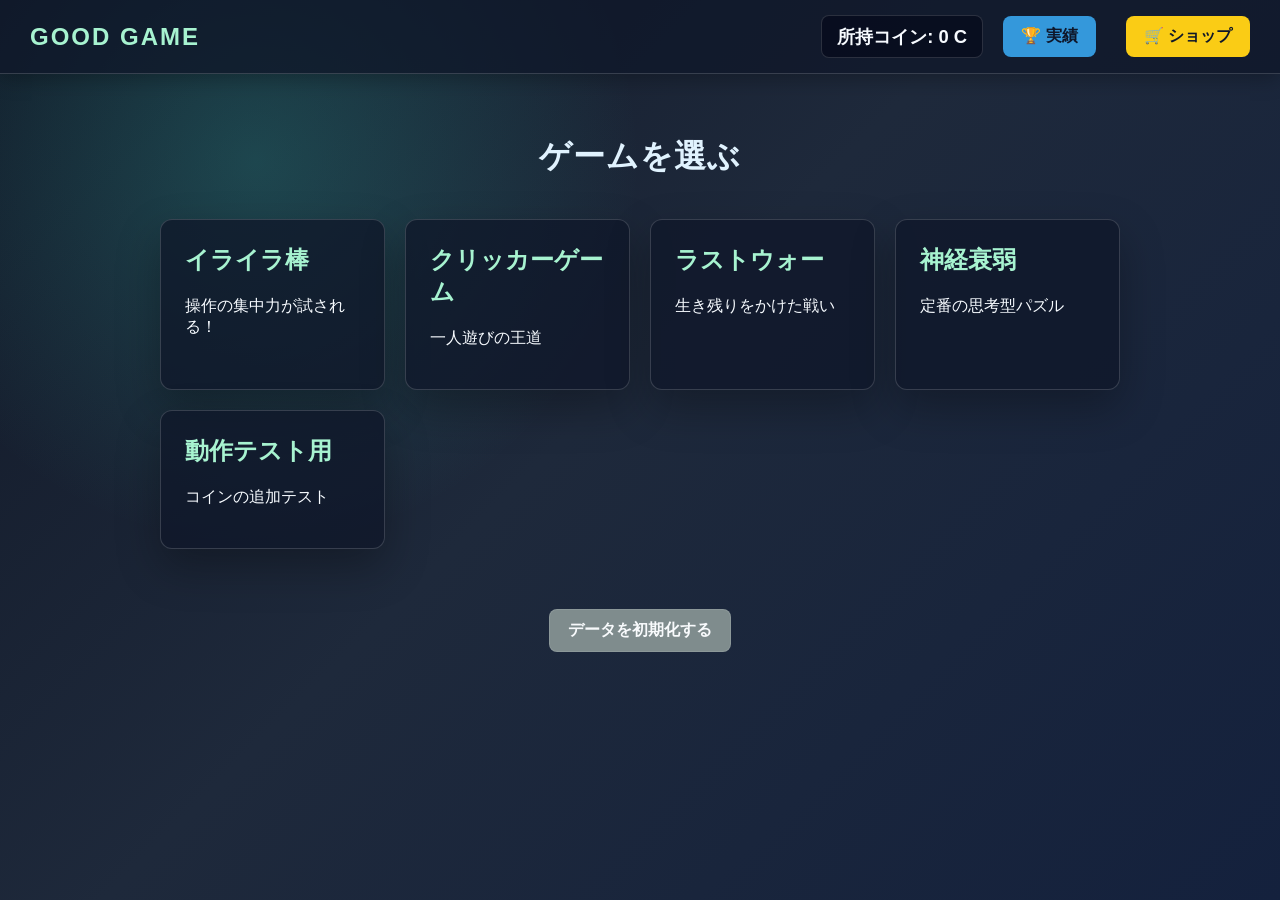
==== commit a5154d0c: "通知を修正とテキスト修正" ====
--- a/index.html
+++ b/index.html
@@ -31,7 +31,7 @@
     <div class="game-grid">
       <a href="./イライラ棒/index.html" class="game-card">
         <h2>イライラ棒</h2>
-        <p>マウスの集中力が試される！</p>
+        <p>操作の集中力が試される！</p>
       </a>
       
       <a href="./マインスイーパー/index.html" class="game-card">
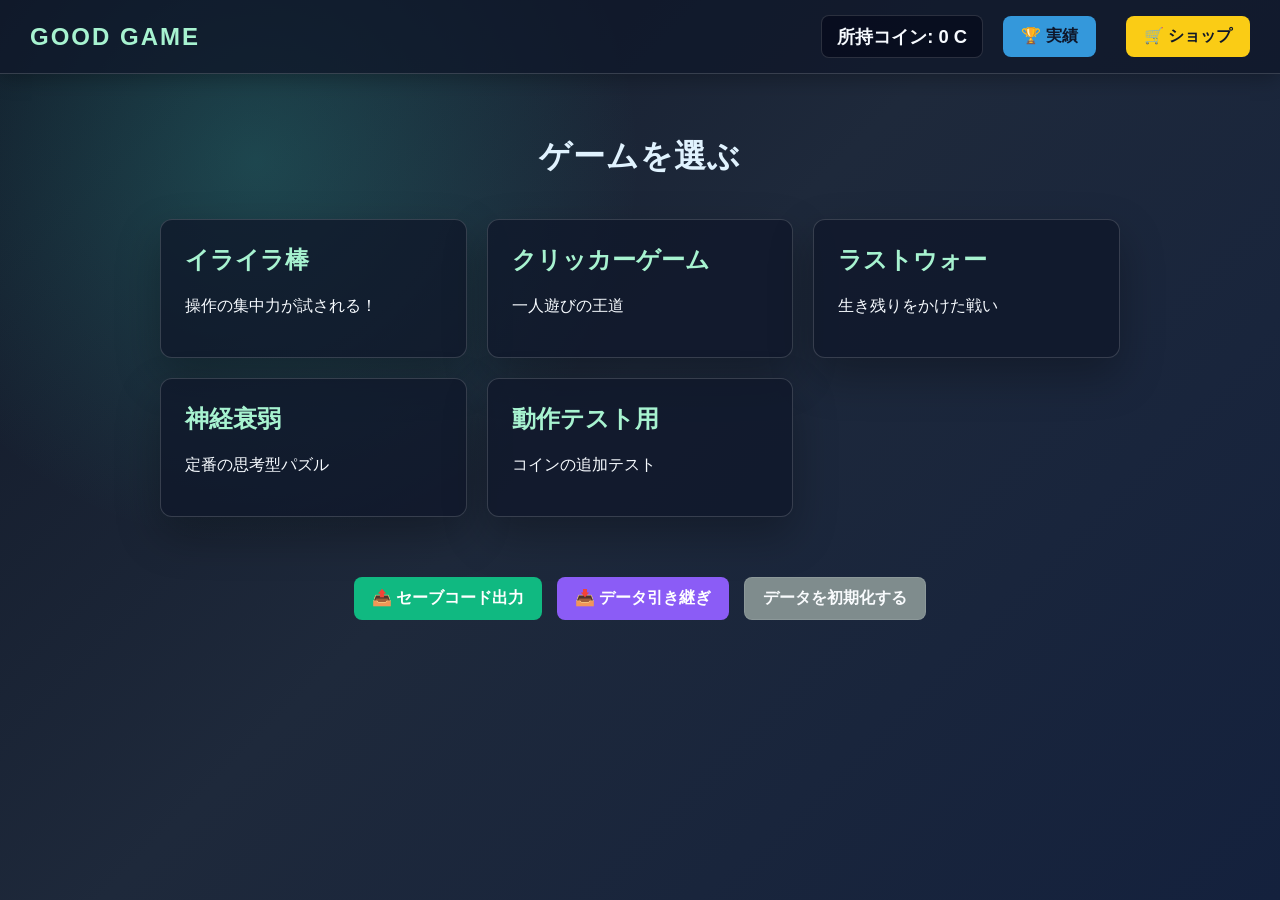
==== commit a2608f02: "セーブコードできた" ====
--- a/index.html
+++ b/index.html
@@ -7,26 +7,19 @@
 </head>
 <body>
 
-    <!-- 上部のナビゲーションバー -->
-      <header class="navbar">
-        <div class="logo">GOOD GAME</div>
-        <div class="nav-right">
-          <div class="coin-display">所持コイン: <span id="ui-coin">0</span> C</div>
-          
-          <!-- ★追加：実績ボタン -->
-          <a href="./common/achievements/index.html" class="btn shop-btn" style="background-color: #3498db; margin-right: 10px;">🏆 実績</a>
-          
-          <a href="./common/shop/index.html" class="btn shop-btn">🛒 ショップ</a>
-        </div>
-      </header>
+  <header class="navbar">
+    <div class="logo">GOOD GAME</div>
+    <div class="nav-right">
+      <div class="coin-display">所持コイン: <span id="ui-coin">0</span> C</div>
+      
+      <a href="./common/achievements/index.html" class="btn shop-btn" style="background-color: #3498db; margin-right: 10px;">🏆 実績</a>
+      
+      <a href="./common/shop/index.html" class="btn shop-btn">🛒 ショップ</a>
+    </div>
+  </header>
 
   <main class="container">
     <h1 class="page-title">ゲームを選ぶ</h1>
-    <!--
-    <div id="secret-message" style="display: none; background: #ffeaa7; padding: 15px; text-align: center; border-radius: 8px; margin-bottom: 20px; font-weight: bold; color: #d35400;">
-      🎉 テスト用メッセージの購入ありがとうございます！この文字は購入者限定です！
-    </div>
-    -->
     
     <div class="game-grid">
       <a href="./イライラ棒/index.html" class="game-card">
@@ -37,7 +30,6 @@
       <a href="./マインスイーパー/index.html" class="game-card">
         <h2>クリッカーゲーム</h2>
         <p>一人遊びの王道</p>
-
       </a>
       
       <a href="./ラストウォー/index.html" class="game-card">
@@ -50,16 +42,15 @@
         <p>定番の思考型パズル</p>
       </a>
       
-      
       <a href="./test/index.html" class="game-card">
         <h2>動作テスト用</h2>
         <p>コインの追加テスト</p>
       </a>
-      
-    
     </div>
 
-    <div style="text-align: center; margin-top: 60px;">
+    <div style="text-align: center; margin-top: 60px; display: flex; justify-content: center; gap: 15px;">
+      <button id="btn-export-save" class="btn" style="background-color: #10b981; color: white;">📤 セーブコード出力</button>
+      <button id="btn-import-save" class="btn" style="background-color: #8b5cf6; color: white;">📥 データ引き継ぎ</button>
       <button id="btn-trigger-reset" class="btn back-btn" style="background-color: #7f8c8d;">データを初期化する</button>
     </div>
 
@@ -76,7 +67,7 @@
     </div>
   </div>
 
-  <script src="../master_data.js"></script>
+  <script src="./common/master_data.js"></script>
   <script src="./common/main.js"></script>
   <script src="./common/reset.js"></script>
   <script src="./common/home.js"></script>
--- a/common/main.css
+++ b/common/main.css
@@ -139,7 +139,7 @@
    ========================================= */
 .game-grid, .shop-grid, .achievement-grid {
   display: grid;
-  grid-template-columns: repeat(auto-fit, minmax(220px, 1fr));
+  grid-template-columns: repeat(auto-fit, minmax(250px, 1fr));
   gap: 20px;
 }
 
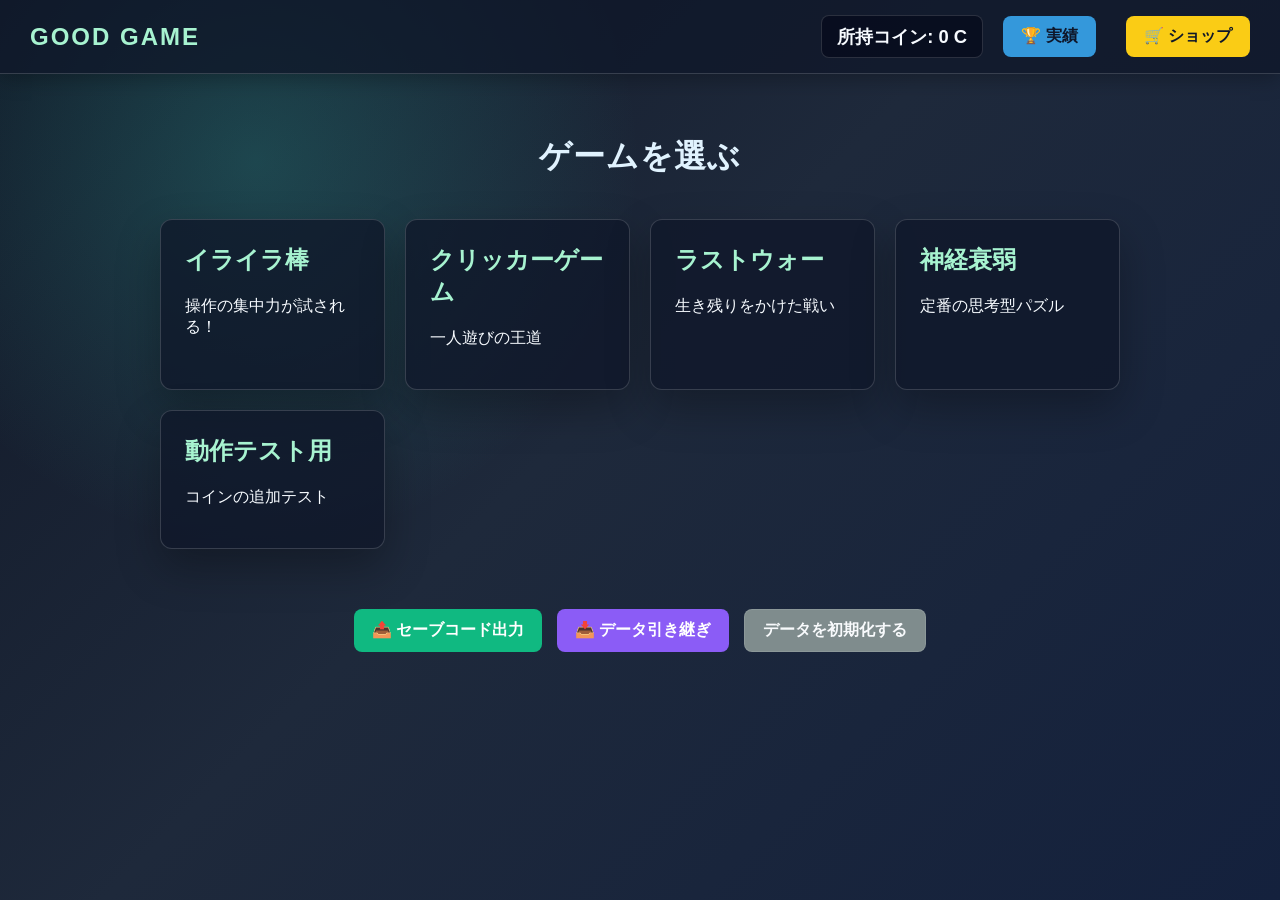
==== commit 1333bba2: "実績掲示" ====
--- a/index.html
+++ b/index.html
@@ -9,6 +9,11 @@
 
   <header class="navbar">
     <div class="logo">GOOD GAME</div>
+    
+    <div id="player-title" style="text-align: center; display: none;">
+      <div id="player-title-name" style="color: #fde047; font-weight: 800; font-size: 1.15rem; text-shadow: 0 0 10px rgba(253, 224, 71, 0.4);">---</div>
+    </div>
+
     <div class="nav-right">
       <div class="coin-display">所持コイン: <span id="ui-coin">0</span> C</div>
       
--- a/common/main.css
+++ b/common/main.css
@@ -139,7 +139,7 @@
    ========================================= */
 .game-grid, .shop-grid, .achievement-grid {
   display: grid;
-  grid-template-columns: repeat(auto-fit, minmax(250px, 1fr));
+  grid-template-columns: repeat(auto-fit, minmax(220px, 1fr));
   gap: 20px;
 }
 
